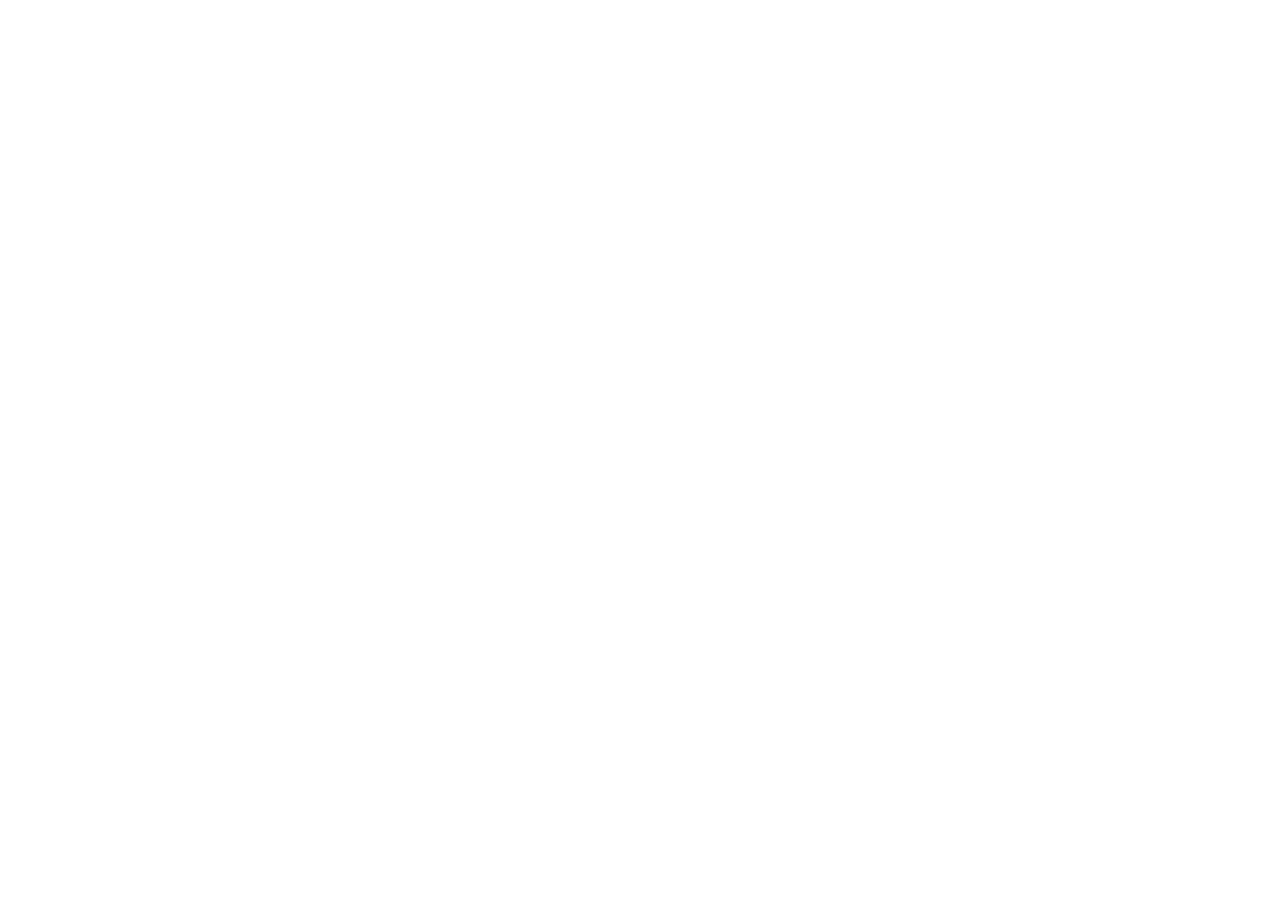
==== index.html @ d022e735 "first commit" ====
<!DOCTYPE html>
<html lang="en">
<head>
    <meta charset="UTF-8">
    <meta name="viewport" content="width=device-width, initial-scale=1.0">
    <title>Document</title>
    <link rel="stylesheet" href="index.css">
</head>
<body>
    
</body>
</html>
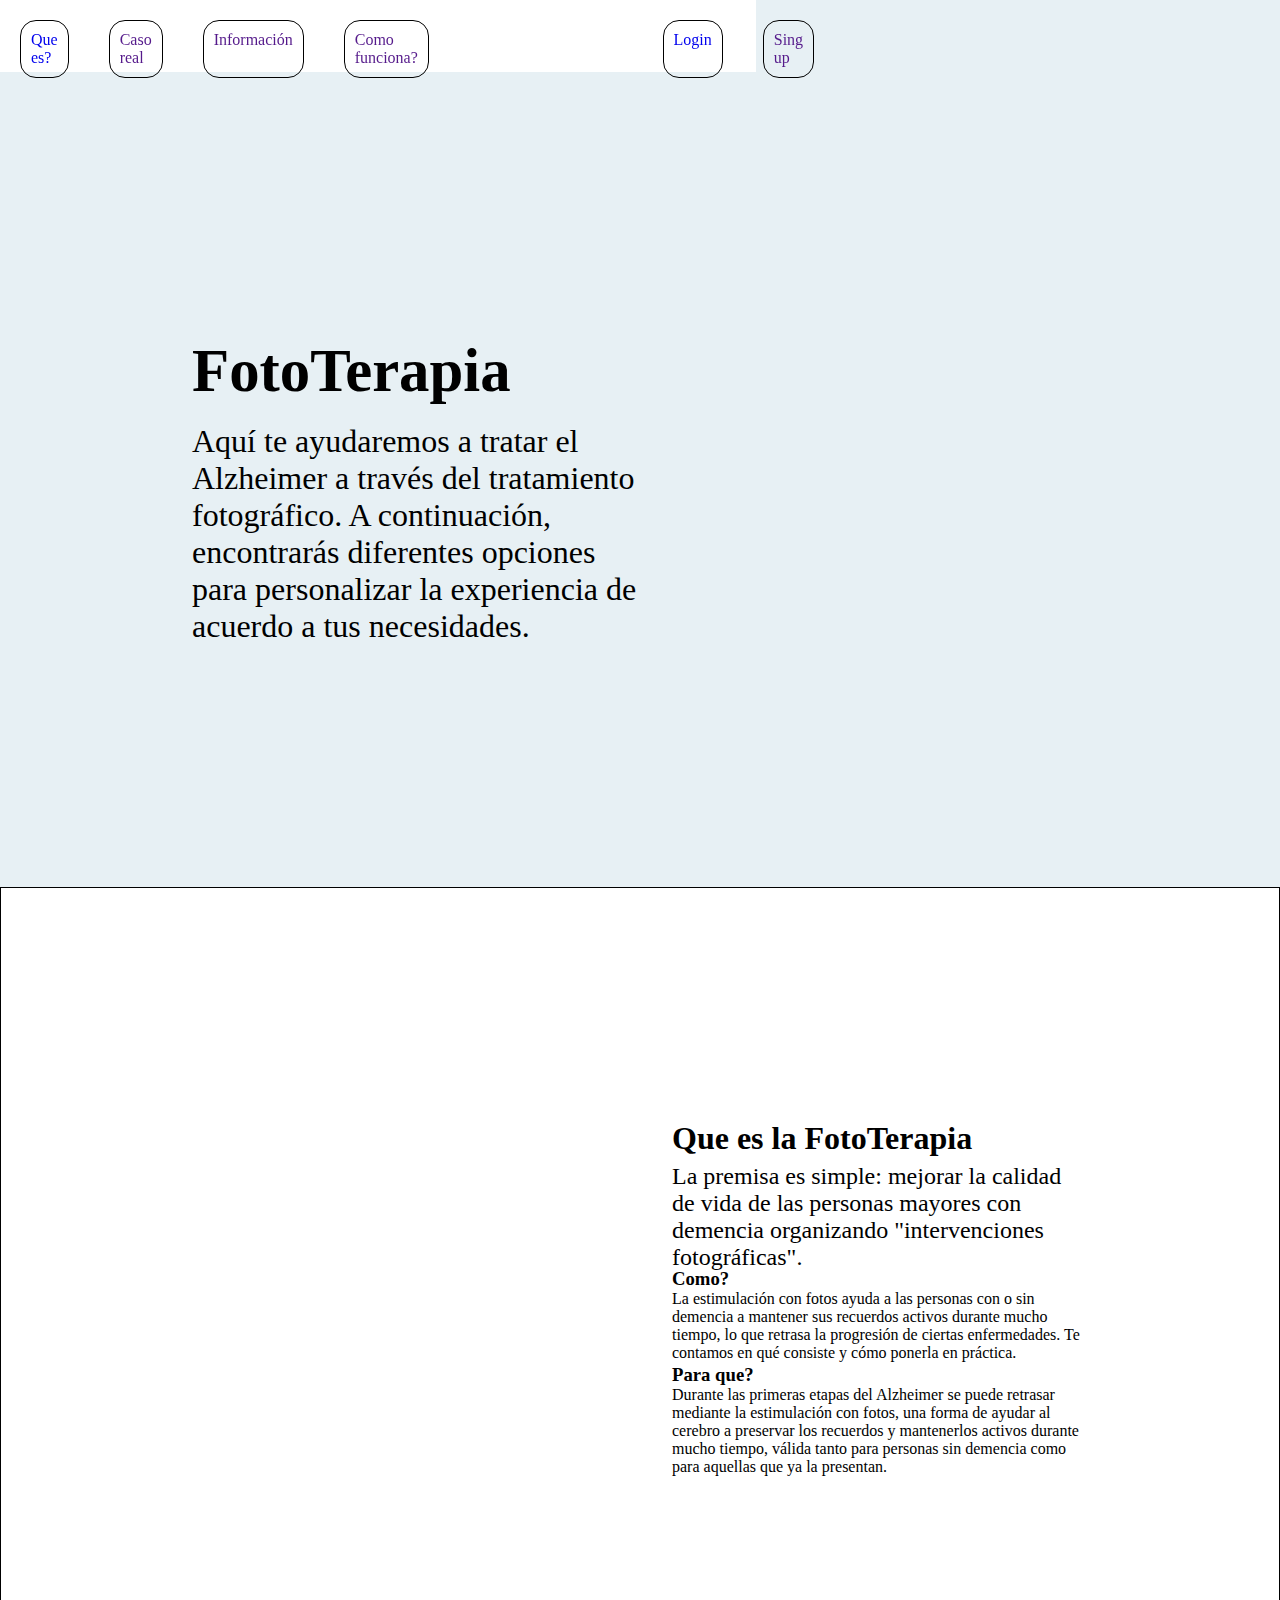
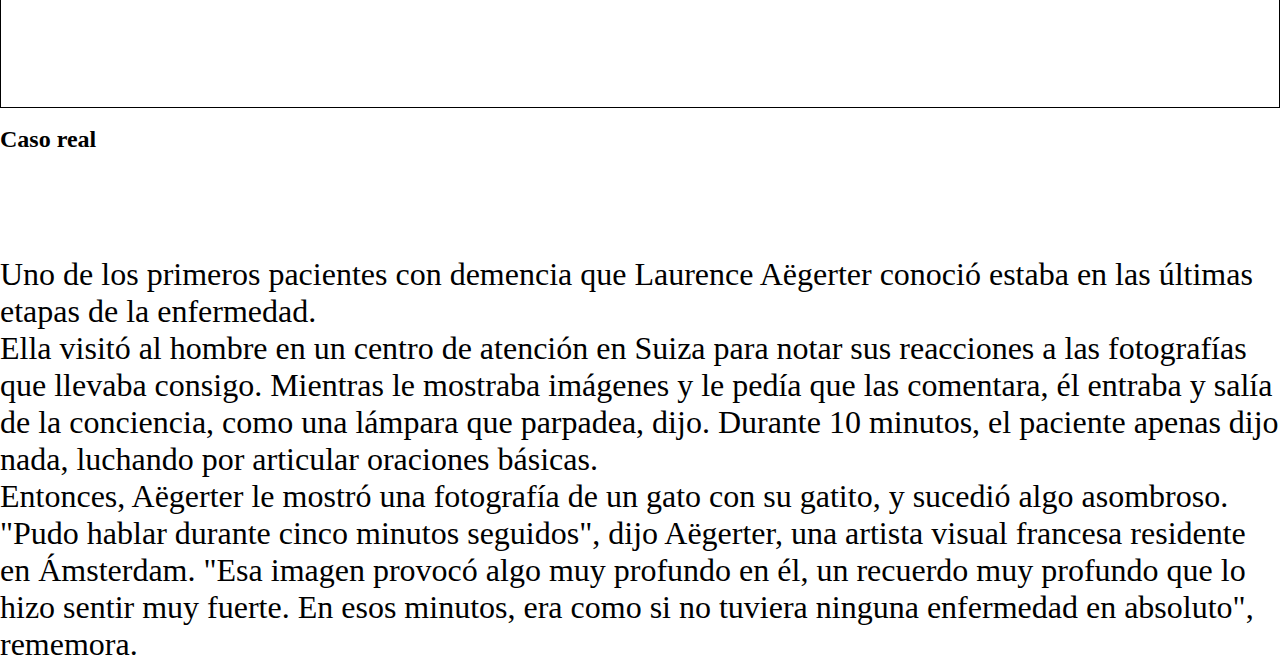
==== commit 9f0392b9: "primer avance" ====
--- a/index.html
+++ b/index.html
@@ -4,9 +4,79 @@
     <meta charset="UTF-8">
     <meta name="viewport" content="width=device-width, initial-scale=1.0">
     <title>Document</title>
-    <link rel="stylesheet" href="index.css">
+    <link rel="stylesheet" href="css/index.css">
 </head>
 <body>
-    
-</body>
+    <header>
+        <nav>
+        
+                <a href="#">Que es?</a>
+                <a href="">Caso real</a>
+                <a href="">Información</a>
+                <a href="">Como funciona?</a>
+            
+        </nav>
+        <div class="logo">
+            <p>
+                <img src="https://hul.de/wp-content/uploads/sites/16/2021/04/loewensteinmedical_logo.png" alt=""
+                width="100%">
+            </p>
+        </div>
+        <div class="login">
+        
+            <a href="/html/login.html">Login</a>
+            <a href="">Sing up</a>
+            
+        </div>
+    </header>
+    <div class="first_part">
+        <div class="theme">
+            <h1>FotoTerapia</h1>
+            <p>
+                Aquí te ayudaremos a tratar el Alzheimer a través del tratamiento fotográfico. A continuación, encontrarás diferentes opciones para personalizar la experiencia de acuerdo a tus necesidades.
+            </p>
+        </div>
+        <img src="https://pixum-cms.imgix.net/6dNak8ovdtAOuEG5TnioXg/2a412cd9ea6e14cb4c5a9f1e8d26f9f3/kv-4-3-pfb_quer_klebebindung_cover_veredelung_muttertag_2022_int.png?auto=compress,format&trim=false&w=600
+        " alt="">
+    </div>
+
+
+    <div class="second_part">
+        <img src="https://venngage-wordpress.s3.amazonaws.com/uploads/2019/06/online-collage-maker-3.png" alt="">
+        <div class="cont">
+
+            <div class="theme">
+                <h2>Que es la FotoTerapia</h2>
+                <p>
+                    La premisa es simple: mejorar la calidad de vida de las personas mayores con demencia organizando "intervenciones fotográficas".
+                </p>
+            </div>
+            <div class="content">
+                <h3>Como?</h3>
+                <p>
+                    La estimulación con fotos ayuda a las personas con o sin demencia a mantener sus recuerdos activos durante mucho tiempo, lo que retrasa la progresión de ciertas enfermedades. Te contamos en qué consiste y cómo ponerla en práctica.
+                </p>
+            </div>
+            <div class="content">
+                <h3>Para que?</h3>
+                <p>
+                    Durante las primeras etapas del Alzheimer se puede retrasar mediante la estimulación con fotos, una forma de ayudar al cerebro a preservar los recuerdos y mantenerlos activos durante mucho tiempo, válida tanto para personas sin demencia como para aquellas que ya la presentan.
+                </p>
+            </div>
+        </div>
+    </div>
+
+
+    <div class="third_part">
+        <img src="https://www.rencontres-arles.com/files/artist_thumbnail_649.jpg" alt="">
+        <div class="theme">
+            <h2>Caso real</h2>
+            <p>
+                Uno de los primeros pacientes con demencia que Laurence Aëgerter conoció estaba en las últimas etapas de la enfermedad. <br>
+                Ella visitó al hombre en un centro de atención en Suiza para notar sus reacciones a las fotografías que llevaba consigo. Mientras le mostraba imágenes y le pedía que las comentara, él entraba y salía de la conciencia, como una lámpara que parpadea, dijo. Durante 10 minutos, el paciente apenas dijo nada, luchando por articular oraciones básicas. <br>
+                Entonces, Aëgerter le mostró una fotografía de un gato con su gatito, y sucedió algo asombroso. <br>
+                "Pudo hablar durante cinco minutos seguidos", dijo Aëgerter, una artista visual francesa residente en Ámsterdam. "Esa imagen provocó algo muy profundo en él, un recuerdo muy profundo que lo hizo sentir muy fuerte. En esos minutos, era como si no tuviera ninguna enfermedad en absoluto", rememora.
+            </p>
+        </div>
+    </div>
 </html>--- a/css/index.css
+++ b/css/index.css
@@ -0,0 +1,101 @@
+:root {
+    
+    --morado: #8C30F5;
+    --lila: #F1E4FF;
+    --gris_claro: #F1E4FF;
+    --blanco: #FFFFFF;
+    --celeste: #E7F0F4;
+
+}
+
+*{
+    margin: 0;
+    padding: 0;
+}
+
+/* INICIO barra de navegacion y login */
+
+header{
+    display: grid;
+    grid-template-columns: 40% 45% auto;
+    align-items: center;
+    position: fixed;
+    height: 8vh;
+    background-color: var(--blanco);
+}
+header p{
+    width: 25%;
+}
+nav {
+    display: flex;
+}
+
+a{
+    width: auto;
+    margin: 20px;
+    padding: 10px;
+    text-decoration: none;
+    border-radius: 1rem;
+    border: 1px solid black;
+}
+.login {
+    display: flex;
+}
+/* FIN barra de navegacion y login */
+
+
+
+/* INICIO first_part */
+.first_part{
+    height: 90vh;
+    display: grid;
+    grid-template-columns: 50% auto;
+    padding: 6%  15% 0 15%;
+    align-items: center;
+    background-color: var(--celeste);
+}
+.theme{
+    display: grid;
+    grid-template-rows: 30% auto;
+}
+.theme h1{
+    font-size: 3.8rem;
+}
+.theme p{
+    font-size: 2rem;
+}
+/* FIN first_part */
+
+/* INICIO second_part */
+
+.second_part{
+    height: 91vh;
+    display: grid;
+    grid-template-columns: 50% auto;
+    padding: 0  15% 0 15%;
+    align-items: center;
+    border: 1px solid black;
+}
+.second_part img{
+    width: 100%;
+}
+
+.cont{
+    padding-left: 2rem;
+    display: grid;
+    grid-template-rows: 40% 30%  30%;
+    align-items: center;
+}
+
+.theme{
+    display: grid;
+    grid-template-rows: 30% auto;
+}
+.second_part .theme h2{
+    font-size: 2rem;
+}
+.second_part .theme p{
+    font-size: 1.5rem;
+}
+
+/* FIN second_part */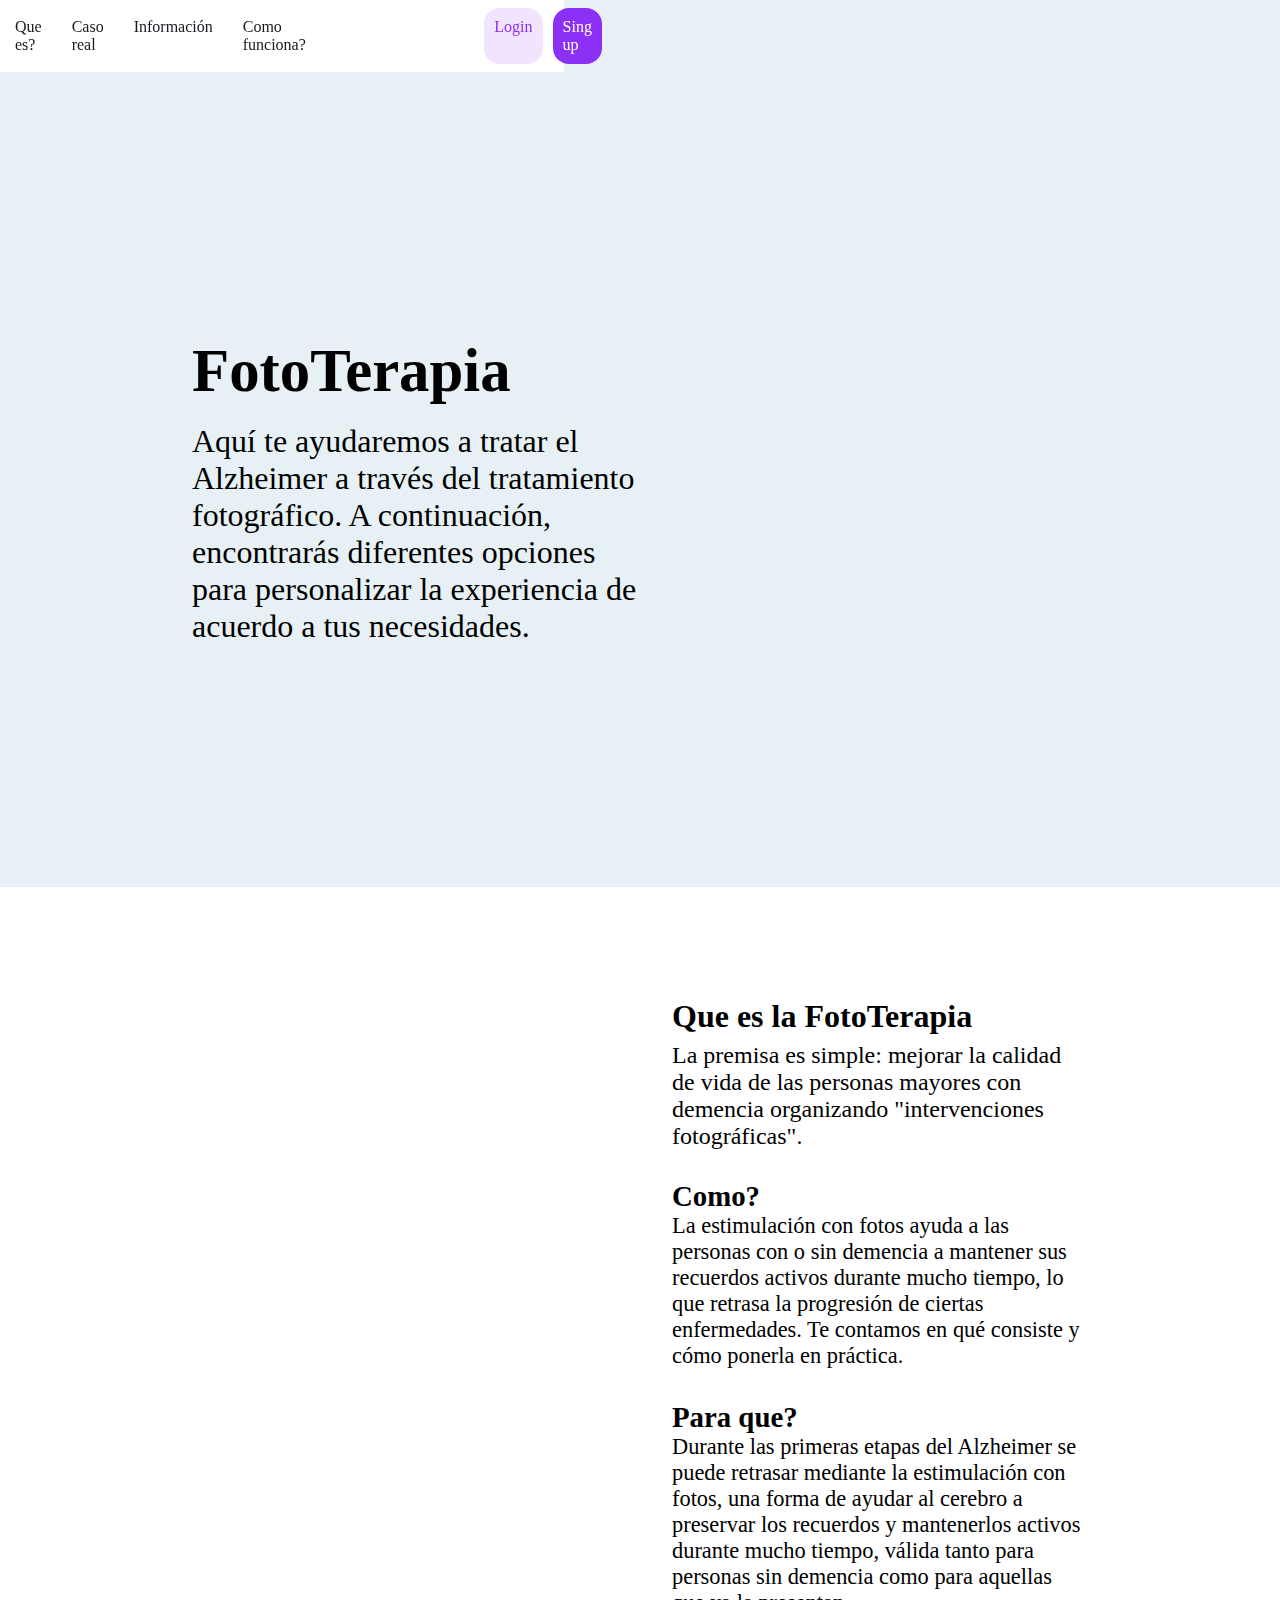
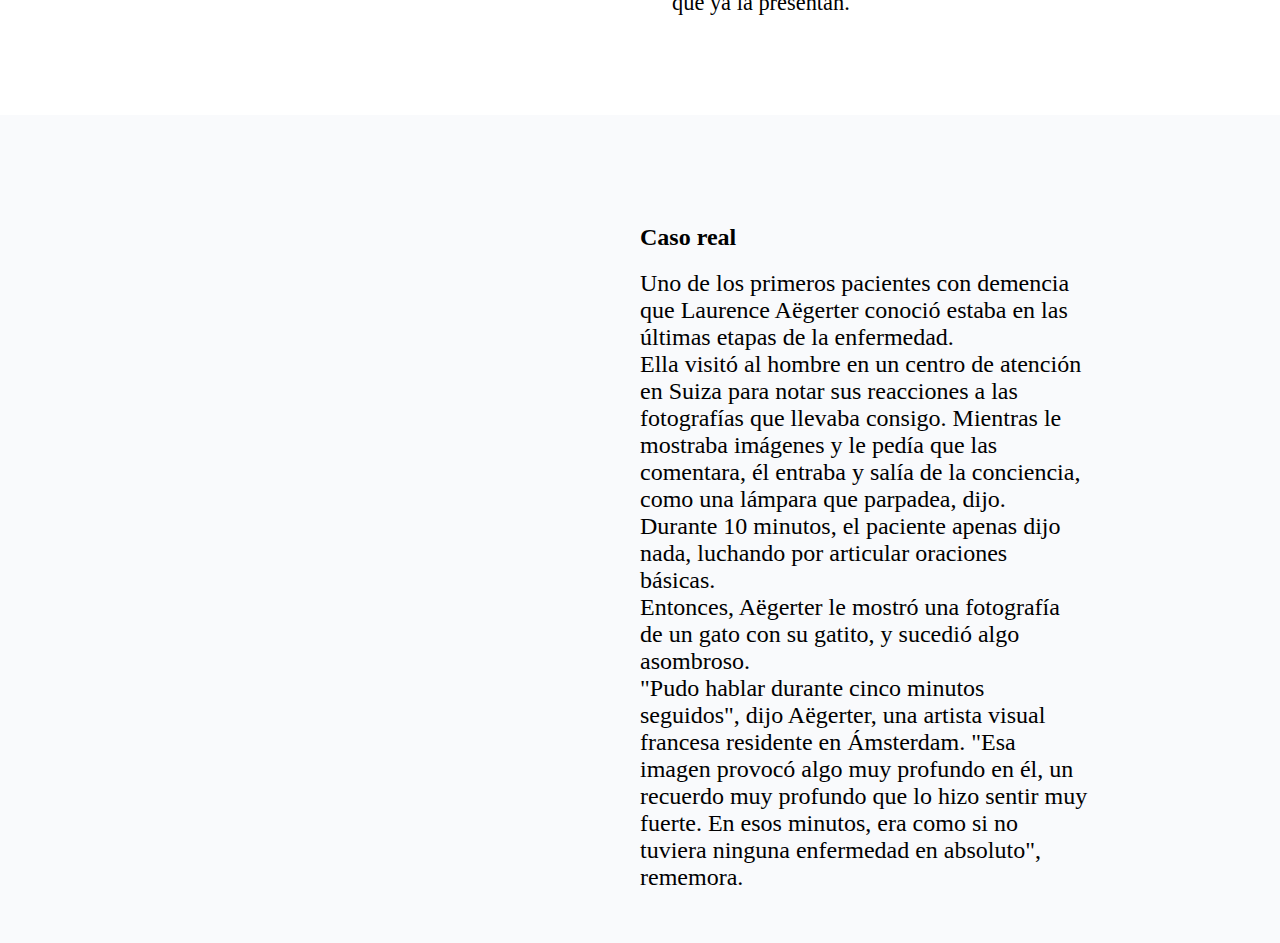
==== commit ac46926f: "menu principal" ====
--- a/index.html
+++ b/index.html
@@ -24,8 +24,8 @@
         </div>
         <div class="login">
         
-            <a href="/html/login.html">Login</a>
-            <a href="">Sing up</a>
+            <a  href="/html/login.html" class="one">Login</a>
+            <a  href="/menu.html" class="two">Sing up</a>
             
         </div>
     </header>
--- a/css/index.css
+++ b/css/index.css
@@ -2,9 +2,11 @@
     
     --morado: #8C30F5;
     --lila: #F1E4FF;
-    --gris_claro: #F1E4FF;
+    --gris_claro: #F9FAFC;
     --blanco: #FFFFFF;
     --celeste: #E7F0F4;
+    --negro: #18191F;
+    
 
 }
 
@@ -32,12 +34,23 @@
 
 a{
     width: auto;
-    margin: 20px;
+    margin: 5px;
     padding: 10px;
     text-decoration: none;
     border-radius: 1rem;
-    border: 1px solid black;
+    color: var(--negro);
 }
+
+.one {
+    background-color: var(--lila);
+    color: var(--morado);
+}
+
+.two{
+    background-color: var(--morado);
+    color: var(--blanco);
+}
+
 .login {
     display: flex;
 }
@@ -69,12 +82,11 @@
 /* INICIO second_part */
 
 .second_part{
-    height: 91vh;
+    height: 92vh;
     display: grid;
     grid-template-columns: 50% auto;
     padding: 0  15% 0 15%;
     align-items: center;
-    border: 1px solid black;
 }
 .second_part img{
     width: 100%;
@@ -87,15 +99,52 @@
     align-items: center;
 }
 
-.theme{
+.content{
+    margin-top: 2rem;
+}
+
+.cont{
     display: grid;
-    grid-template-rows: 30% auto;
+    grid-template-rows: 25% auto;
 }
-.second_part .theme h2{
+.cont .theme h2{
     font-size: 2rem;
 }
-.second_part .theme p{
+.cont .theme p{
     font-size: 1.5rem;
 }
 
-/* FIN second_part */+.content h3{
+    font-size: 1.8rem;
+}
+.content p{
+    font-size: 1.4rem;
+}
+/* FIN second_part */
+
+/* INICIO third_part */
+
+.third_part{
+    height: 92vh;
+    display: grid;
+    grid-template-columns: 50% auto;
+    padding: 0  15% 0 15%;
+    align-items: center;
+    background-color: var(--gris_claro);
+}
+.third_part .theme{
+    display: grid;
+    grid-template-rows: 10% auto;
+    align-items: center;
+}
+
+.third_part img{
+    border-radius: 50%;
+}
+
+.third_part .theme p{
+    font-size: 1.5rem;
+}
+
+
+/* FIN third_part */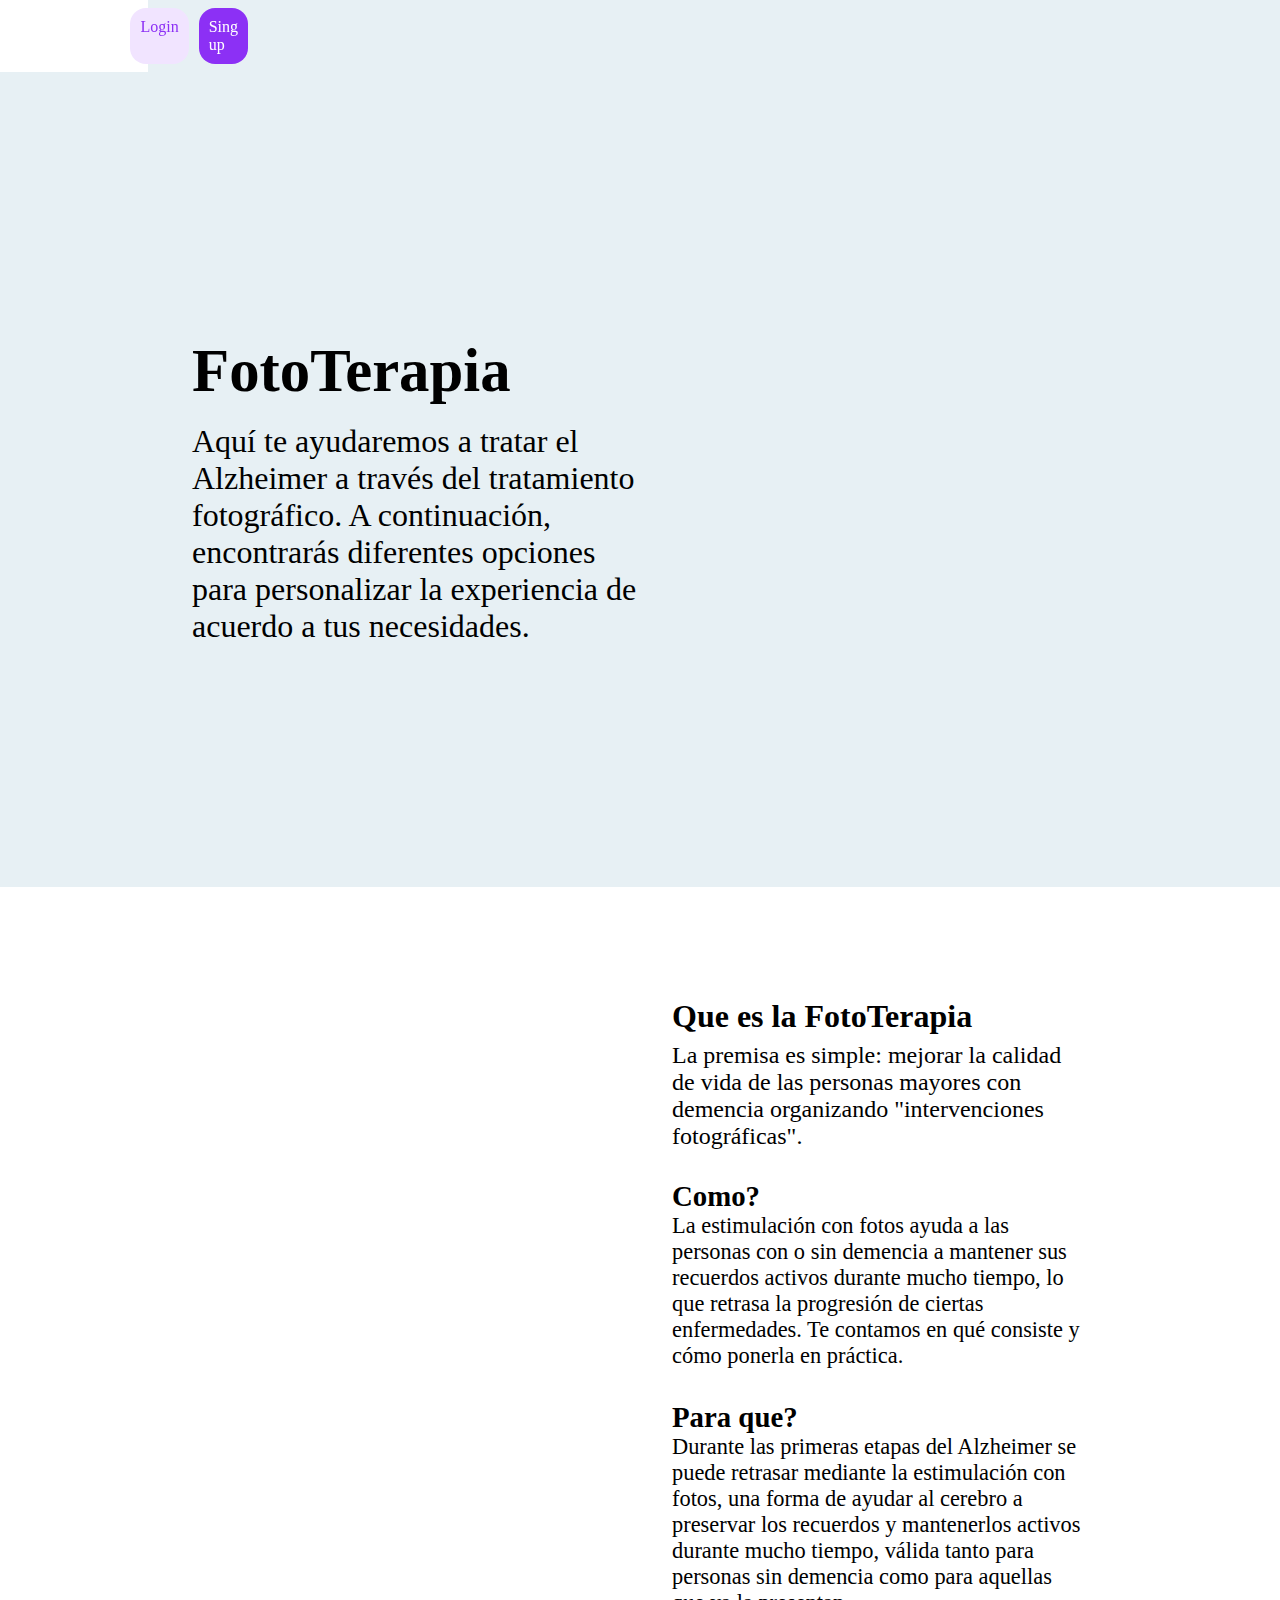
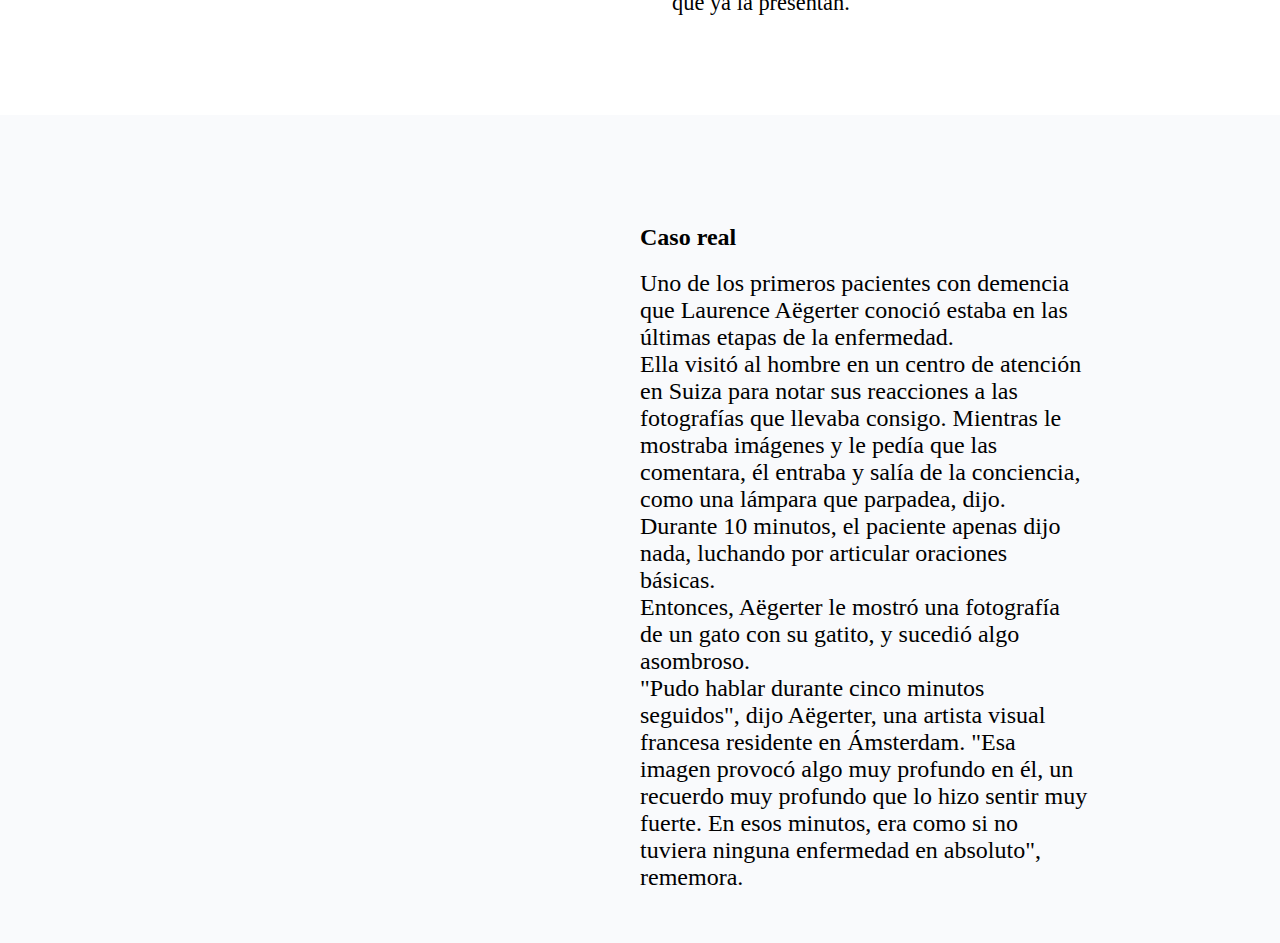
==== commit 1a1ad00d: "hola" ====
--- a/index.html
+++ b/index.html
@@ -10,10 +10,10 @@
     <header>
         <nav>
         
-                <a href="#">Que es?</a>
+                <!-- <a href="#">Que es?</a>
                 <a href="">Caso real</a>
                 <a href="">Información</a>
-                <a href="">Como funciona?</a>
+                <a href="">Como funciona?</a> -->
             
         </nav>
         <div class="logo">
